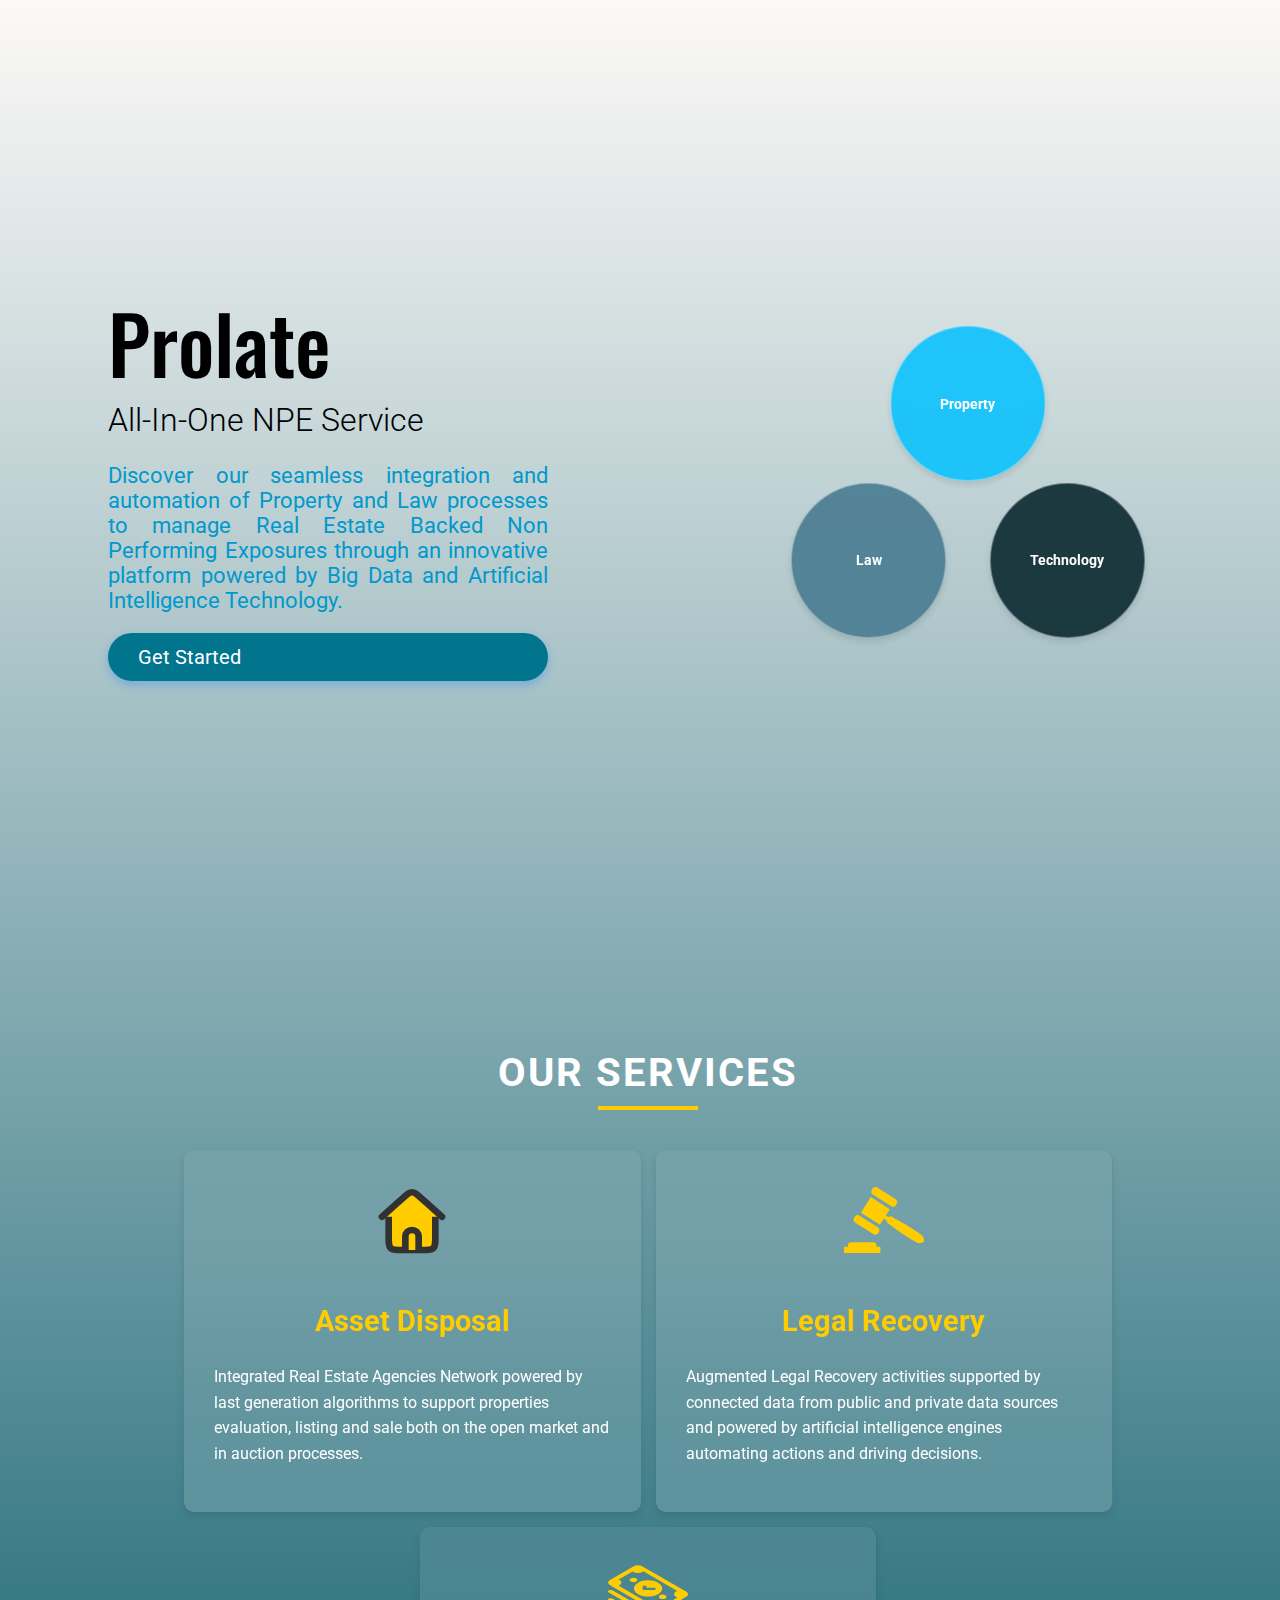
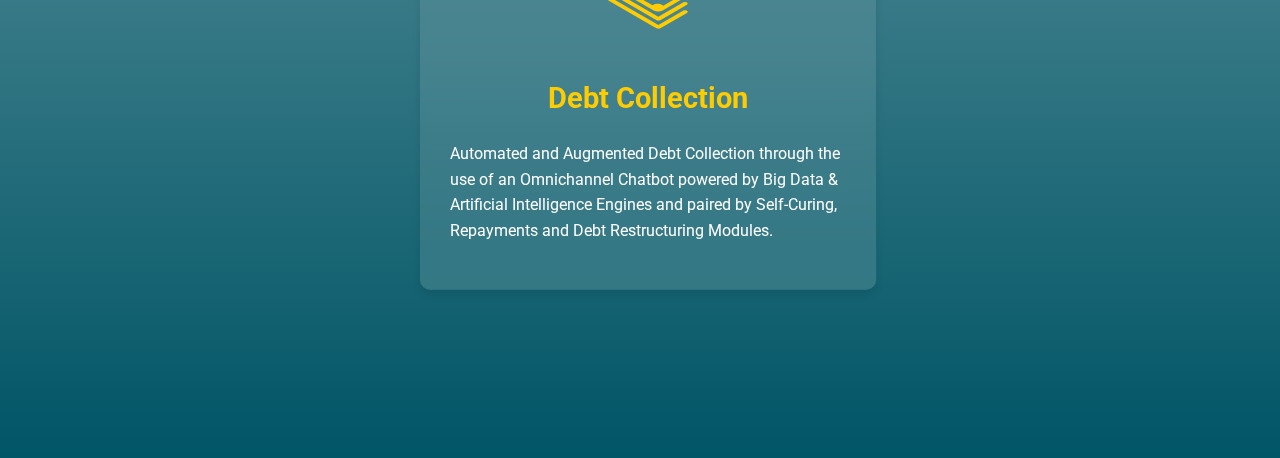
==== index.html @ 9489f5a5 "deleted folder" ====
<!DOCTYPE html>
<html lang="en">
<head>
    <link href="https://fonts.googleapis.com/css2?family=Oswald:wght@500&family=Roboto:wght@400&display=swap" rel="stylesheet">
    <link href="https://fonts.googleapis.com/css2?family=Roboto:wght@400;700&display=swap" rel="stylesheet">
    <meta charset="UTF-8">
    <meta name="viewport" content="width=device-width, initial-scale=1.0">
    <title>Prolate All-In-One NPE Service</title>
    <link rel="stylesheet" type="text/css" href="index.css">
</head>
<body>

    <div class="main">
        <div class="text-content">
            <h1>Prolate</h1>
            <h2>All-In-One NPE Service</h2>
            <p>
                Discover our seamless integration and automation of Property and Law processes to manage Real Estate Backed Non Performing Exposures through an innovative platform powered by Big Data and Artificial Intelligence Technology.
            </p>
            <a href="#get-started" class="cta-button" id="get-started-button">Get Started</a>
        </div>
    </div>
    <div class="circle-container">
        <div class="circle">Property</div>
        <div class="circle">Law</div>
        <div class="circle">Technology</div>
    </div>

<!-- Modal Structure -->
<div id="form-modal" class="form-modal">
    <div class="form-content">
        <span class="close-button" id="close-modal">&times;</span>
        <iframe id="google-form" src="https://docs.google.com/forms/d/e/1FAIpQLSds9YsT5PfyT3IhIXk2nKOZR3xMsyNTTy7qy5D97jVJdPM-XQ/viewform?embedded=true" width="100%" height="969/widht" frameborder="0" marginheight="0" marginwidth="0"></iframe>
    </div>
</div>
    
<script>
    document.getElementById("get-started-button").onclick = function(event) {
        event.preventDefault();
        document.getElementById("form-modal").classList.add("active");
    }
    
    document.getElementById("close-modal").onclick = function() {
        document.getElementById("form-modal").classList.remove("active");
    }
    
    window.onclick = function(event) {
        if (event.target == document.getElementById("form-modal")) {
            document.getElementById("form-modal").classList.remove("active");
        }
    }
    
    document.addEventListener('keydown', function(event) {
        if (event.key === "Escape") {
            document.getElementById("form-modal").classList.remove("active");
        }
    });
    </script>

            <section id="services" class="services-section">
                <div class="container">
                    <h2>Our Services</h2>
                    <div class="services-container">
                        <div class="service">
                            <div class="service-icon">
                                <!-- Custom Icon for Asset Disposal -->     
                                <svg width="800px" height="800px" viewBox="0 0 24 24" fill="none" xmlns="http://www.w3.org/2000/svg">
                                    <path opacity="0.1" d="M17.7218 8.08382L14.7218 5.29811C13.4309 4.09937 12.7854 3.5 12 3.5C11.2146 3.5 10.5691 4.09937 9.2782 5.29811L6.2782 8.08382C5.64836 8.66867 5.33345 8.96109 5.16672 9.34342C5 9.72575 5 10.1555 5 11.015V16.9999C5 18.8856 5 19.8284 5.58579 20.4142C6.17157 20.9999 7.11438 20.9999 9 20.9999H9.75V16.9999C9.75 15.7573 10.7574 14.7499 12 14.7499C13.2426 14.7499 14.25 15.7573 14.25 16.9999V20.9999H15C16.8856 20.9999 17.8284 20.9999 18.4142 20.4142C19 19.8284 19 18.8856 19 16.9999L19 11.015C19 10.1555 19 9.72575 18.8333 9.34342C18.6666 8.96109 18.3516 8.66866 17.7218 8.08382Z" fill="#323232"/>
                                    <path d="M19 9L19 17C19 18.8856 19 19.8284 18.4142 20.4142C17.8284 21 16.8856 21 15 21L14 21L10 21L9 21C7.11438 21 6.17157 21 5.58579 20.4142C5 19.8284 5 18.8856 5 17L5 9" stroke="#323232" stroke-width="2" stroke-linejoin="round"/>
                                    <path d="M3 11L7.5 7L10.6713 4.18109C11.429 3.50752 12.571 3.50752 13.3287 4.18109L16.5 7L21 11" stroke="#323232" stroke-width="2" stroke-linecap="round" stroke-linejoin="round"/>
                                    <path d="M10 21V17C10 15.8954 10.8954 15 12 15V15C13.1046 15 14 15.8954 14 17V21" stroke="#323232" stroke-width="2" stroke-linecap="round" stroke-linejoin="round"/>
                                    </svg>        
                            </div>
                            <h3>Asset Disposal</h3>
                            <p>Integrated Real Estate Agencies Network powered by last generation algorithms to support properties evaluation, listing and sale both on the open market and in auction processes.</p>
                            <button class="call-to-action" id="learn-more-asset-disposal" data-url="https://casamontagna.it/">Learn More</button>
                        </div>
                        <div class="service">
                            <div class="service-icon">
                                <!-- Custom Icon for Legal Recovery -->
                                <svg fill="#000000" version="1.1" id="Capa_1" xmlns="http://www.w3.org/2000/svg" xmlns:xlink="http://www.w3.org/1999/xlink" 
             width="800px" height="800px" viewBox="0 0 492.508 492.508"
             xml:space="preserve">
        <g>
            <g>
                <path d="M199.493,402.145c0-10.141-8.221-18.361-18.36-18.361H42.475c-10.139,0-18.36,8.221-18.36,18.361
                    c0,3.195,0.818,6.199,2.255,8.816H0v38.067h223.607v-38.067h-26.369C198.674,408.343,199.493,405.34,199.493,402.145z"/>
                <path d="M175.898,88.224l117.157,74.396c9.111,4.643,20.43,1.678,26.021-7.129l5.622-8.85c5.938-9.354,3.171-21.75-6.182-27.69
                    L204.592,46.608c-9.352-5.939-21.748-3.172-27.688,6.182l-5.622,8.851C165.692,70.447,167.82,81.952,175.898,88.224z"/>
                <path d="M492.456,372.433l-0.082-1.771l-0.146-1.672c-0.075-1.143-0.235-2.159-0.375-3.204c-0.562-4.177-1.521-7.731-2.693-10.946
                    c-2.377-6.386-5.738-11.222-9.866-14.845c-1.027-0.913-2.126-1.714-3.218-2.528l-3.271-2.443
                    c-2.172-1.643-4.387-3.218-6.587-4.815c-2.196-1.606-4.419-3.169-6.644-4.729c-2.218-1.571-4.445-3.125-6.691-4.651
                    c-4.468-3.089-8.983-6.101-13.51-9.103l-6.812-4.464l-6.85-4.405c-4.58-2.911-9.167-5.813-13.785-8.667
                    c-4.611-2.865-9.24-5.703-13.896-8.496l-13.979-8.363l-14.072-8.22l-14.149-8.096l-14.219-7.987l-14.287-7.882l-14.354-7.773
                    c-4.802-2.566-9.599-5.137-14.433-7.653c-4.822-2.529-9.641-5.071-14.498-7.548l-4.398,6.928l-22.17-10.449l24.781-39.026
                    l-117.156-74.395l-60.944,95.974l117.157,74.395l24.781-39.026l18.887,15.622l-4.399,6.929c4.309,3.343,8.657,6.619,12.998,9.91
                    c4.331,3.305,8.698,6.553,13.062,9.808l13.14,9.686l13.211,9.577l13.275,9.474l13.346,9.361l13.422,9.242l13.514,9.095
                    c4.51,3.026,9.045,6.009,13.602,8.964c4.547,2.967,9.123,5.882,13.707,8.792l6.898,4.324l6.936,4.266
                    c4.643,2.818,9.289,5.625,13.985,8.357c2.337,1.383,4.689,2.739,7.055,4.078c2.358,1.349,4.719,2.697,7.106,4
                    c2.383,1.312,4.75,2.646,7.159,3.912l3.603,1.922c1.201,0.64,2.394,1.296,3.657,1.837c5.036,2.194,10.841,3.18,17.63,2.614
                    c3.409-0.305,7.034-0.949,11.054-2.216c1.006-0.317,1.992-0.606,3.061-1.023l1.574-0.58l1.639-0.68
                    c2.185-0.91,4.523-2.063,7.059-3.522C492.513,377.405,492.561,374.799,492.456,372.433z"/>
                <path d="M67.897,261.877l113.922,72.341c9.354,5.938,21.75,3.172,27.689-6.181l5.621-8.852c5.592-8.808,3.462-20.311-4.615-26.583
                    L93.358,218.207c-9.111-4.642-20.43-1.678-26.022,7.13l-5.62,8.85C55.775,243.541,58.543,255.938,67.897,261.877z"/>
            </g>
        </g>
        </svg>
        
                            </div>
                            <h3>Legal Recovery</h3>
                            <p>Augmented Legal Recovery activities supported by connected data from public and private data sources and powered by artificial intelligence engines automating actions and driving decisions.</p>
                            <button class="call-to-action" id="learn-more-legal-recovery" data-url="https://www.studiolegalelabate.eu/">Learn More</button>
                        </div>
                        <div class="service">
                            <div class="service-icon">
                                <svg fill="#000000" height="800px" width="800px" version="1.1" id="Capa_1" xmlns="http://www.w3.org/2000/svg" xmlns:xlink="http://www.w3.org/1999/xlink" 
                                viewBox="0 0 488.903 488.903" xml:space="preserve">
                           <g>
                               <path d="M317.002,233.664c9.3-5.4,24.4-5.4,33.8,0s9.4,14.2,0.1,19.6s-24.4,5.4-33.8,0
                                   C307.802,247.864,307.802,239.064,317.002,233.664z M139.102,150.464c9.4,5.4,24.5,5.4,33.8,0s9.3-14.2-0.1-19.6
                                   c-9.4-5.4-24.5-5.4-33.8,0C129.702,136.264,129.702,145.064,139.102,150.464z M12.302,140.464l142.8-83c15.3-8.9,40.3-8.9,55.7,0
                                   l266.5,153.9c15.4,8.9,15.5,23.4,0.1,32.3l-142.8,83c-15.3,8.9-40.3,8.9-55.7,0l-266.4-153.9
                                   C-2.898,163.864-2.998,149.364,12.302,140.464z M70.502,172.764c-1.8,1-3.7,1.9-5.7,2.7l206.9,119.5c1-0.7,2.1-1.5,3.3-2.2
                                   c15.5-9,40.7-9,56.4,0c2.4,1.4,4.4,2.9,6.1,4.5l86.2-50.1c-2.8-1-5.5-2.1-7.9-3.5c-15.6-9-15.7-23.6-0.2-32.7
                                   c2.4-1.4,4.9-2.5,7.7-3.5l-207.5-119.7c-1.3,1.2-2.9,2.3-4.7,3.3c-15.5,9-40.8,9-56.4,0c-1.7-1-3.2-2-4.5-3.1l-85.3,49.6
                                   c1.9,0.8,3.7,1.6,5.4,2.6C86.002,149.164,86.002,163.764,70.502,172.764z M5.002,217.664l279.2,161.2l3.9,2.3l5.6,3.2
                                   c7.9,4.6,20.6,4.6,28.5,0l160.1-93c6.5-3.8,6.5-10-0.1-13.8s-17.2-3.8-23.8,0l-150.6,87.5l-278.5-160.8c-6.5-3.7-17-4.3-23.8-0.8
                                   C-1.698,207.264-1.798,213.764,5.002,217.664z M482.502,327.864c-6.6-3.8-17.2-3.8-23.8,0l-150.6,87.6l-278.5-160.9
                                   c-6.5-3.7-17-4.3-23.8-0.8c-7.2,3.8-7.4,10.2-0.6,14.1l279.3,161.3l4,2.3l5.6,3.2c7.9,4.6,20.6,4.6,28.5,0l160.1-93
                                   C489.202,337.864,489.102,331.664,482.502,327.864z M183.702,156.664c33.6-19.5,88.4-19.5,122.2,0s33.9,51.2,0.3,70.7
                                   c-33.5,19.5-88.3,19.5-122.1,0C150.302,207.964,150.102,176.164,183.702,156.664z M211.502,175.164v13.3v13.7h23.8l54.5,0.1v-13.8
                                   l-54.4-0.1v-13.3L211.502,175.164z"/>
                           </g>
                           </svg>
                            </div>
                            <h3>Debt Collection</h3>
                            <p>Automated and Augmented Debt Collection through the use of an Omnichannel Chatbot powered by Big Data & Artificial Intelligence Engines and paired by Self-Curing, Repayments and Debt Restructuring Modules.</p>
                            <button class="call-to-action" id="learn-more-debt-collection" data-url="https://www.fairtile.it/offer.html">Learn More</button>
                            <script>
                                document.querySelectorAll(".call-to-action").forEach(button => {
                                    button.onclick = function() {
                                        var url = this.getAttribute("data-url");
                                        window.location.href = url;
                                    }
                                });
                                </script>
                        </div>
                    </div>
                <div class="Our process">                    
                </div>
                <div class="news">
                </div>
            </section>
        </body>
        </html>

    </div>
    <!-- Main JavaScript file to dynamically load content -->


    
        

</body>
</html>
---- index.css ----
:root {
    --circle-size: 17vmin;
    --circle-spacing: calc((var(--circle-size) * 0.866) * 1.27);
}

body {
    font-family: 'Roboto', sans-serif;
    margin: 100 100 150 0;
    padding: 0 0 100px 0; /* Added padding-bottom */
    display: grid;
    grid-template-rows: auto 1fr;
    grid-template-columns: 1fr 1fr;
    min-height: 100vh; /* Ensures full viewport height */
    width: 100%;
    overflow-x: hidden;
    overflow-y: auto;
    background: linear-gradient(0deg, #005566, #fcf9f7);
}

.header {
    grid-column: 1 / -1;
    display: flex;
    justify-content: flex-end;
    padding: 20px 50px;
    background-color: transparent;
}

.header a {
    margin-left: 20px;
    text-decoration: none;
    color: #005566;
    font-size: 1rem;
    font-weight: normal;
    transition: color 0.3s ease;
}

.header a:hover,
.header a:focus {
    color: #007a99;
    text-decoration: underline;
}

.header a:focus {
    outline: 2px solid #007a99;
    outline-offset: 2px;
}

.main {
    display: flex;
    flex-direction: column;
    justify-content: center;
    padding: 275px 100px;
    grid-column: 1 / 2;
    overflow: auto;
}

.text-content {
    display: flex;
    flex-direction: column;
    justify-content: center;
    max-width: 700px;
}

.main h1 {
    font-family: 'Oswald', sans-serif;
    font-size: 5rem;
    margin: 0;
    font-weight: 500;
}

.main h2 {
    font-size: 2rem;
    margin: 0 0 1.5rem 0;
    font-weight: 300;
}

.main p {
    font-size: 1.38rem;
    color: #0099cc;
    margin: 0;
    line-height: 1.;
    text-align: justify;
    word-wrap: break-word;
    
}

.cta-button {
    display: inline-block;
    box-shadow: 0 4px 10px rgba(0, 123, 255, 0.3);
    padding: 12px 30px;
    margin-top: 20px;
    font-size: 1.25rem;
    color: #fff;
    background-color: #00758d;
    border: none;
    border-radius: 50px;
    text-decoration: none;
    transition: background-color 0.3s ease, transform 0.3s ease;
    box-shadow: 0 4px 10px rgba(0, 123, 255, 0.3);
}

.cta-button:hover {
    background-color: #007a99;
    transform: scale(1.05);
}

.circle-container {
    position: relative;
    width: calc(var(--circle-spacing) * 2.1);
    height: calc(var(--circle-spacing) * 1.85);
    grid-column: 2 / 3;
    justify-self: center;
    align-self: center;
}

.circle {
    width: var(--circle-size);
    height: var(--circle-size);
    border-radius: 50%;
    display: flex;
    align-items: center;
    justify-content: center;
    color: #fff;
    font-size: 1.5vmin;
    font-weight: bold;
    position: absolute;
    transition: transform 0.3s ease, background-color 0.3s ease;
    animation: fadeIn 1s ease-in-out;
    backdrop-filter: blur(10px);
    -webkit-backdrop-filter: blur(10px);
    background: rgba(255, 255, 255, 1);
    border: 1px solid rgba(255, 255, 255, 0.3);
    box-shadow: 0 4px 6px rgba(0, 0, 0, 0.1);
}

.circle:hover {
    transform: scale(1.1);
    background-color: rgba(0, 85, 102, 0.4);
}

@keyframes fadeIn {
    from {
        opacity: 0;
        transform: scale(0.5);
    }
    to {
        opacity: 1;
        transform: scale(1);
    }
}

@keyframes moveDown {
    0% {
        transform: translate(-50%, -100px);
        opacity: 0;
    }
    50% {
        transform: translate(-50%, 20px);
        opacity: 0.5;
    }
    100% {
        transform: translate(-50%, 0);
        opacity: 1;
    }
}

.circle:nth-child(1) {
    background-color: rgba(0, 191, 255, 0.85);
    top: 0;
    left: 50%;
    transform: translate(-50%, 0);
    animation: moveDown 1.5s ease-out forwards;
}

.circle:nth-child(2) {
    background-color: rgba(79, 128, 148, 0.96);
    bottom: 0;
    left: 0;
}

.circle:nth-child(3) {
    background-color: rgba(0, 31, 38, 0.85);
    bottom: 0;
    right: 0;
}


/* Modal Styles */
.form-modal {
    display: none;
    position: fixed;
    z-index: 1000;
    left: 0;
    top: 0;
    width: 100%;
    height: 100%;
    background-color: rgba(0, 0, 0, 0.8);
    backdrop-filter: blur(10px);
    transition: opacity 0.5s;
    opacity: 0;
    overflow-y: auto;
}

.form-modal.active {
    display: block;
    opacity: 1;
}

.form-content {
    background-color: #fff;
    margin: 5% auto;
    padding: 20px;
    border-radius: 20px;
    width: 60%;
    max-width: 700px;
    box-shadow: 0 4px 20px rgba(0, 0, 0, 0.2);
    animation: slideIn 0.5s ease-out, fadeIn 0.5s ease-out;
    position: relative;
}

.close-button {
    color: #aaa;
    float: right;
    font-size: 28px;
    font-weight: bold;
    cursor: pointer;
    transition: color 0.3s;
}

.close-button:hover,
.close-button:focus {
    color: #000;
}

@keyframes slideIn {
    from {
        transform: translateY(-50px);
        opacity: 0;
    }
    to {
        transform: translateY(0);
        opacity: 1;
    }
}

@keyframes fadeIn {
    from {
        opacity: 0;
    }
    to {
        opacity: 1;
    }
}

.form-content {
    animation: zoomIn 0.5s ease-out;
}

@keyframes zoomIn {
    from {
        transform: scale(0.8);
        opacity: 0;
    }
    to {
        transform: scale(1);
        opacity: 1;
    }
}

.services-section {
    padding: 60px 0;
    color: #fff;
    position: relative;
    overflow: hidden;
    grid-column: 1 / -1; /* Span full width */
}

.services-section h2 {
    font-size: 2.5rem;
    margin-bottom: 40px;
    text-transform: uppercase;
    letter-spacing: 2px;
    position: relative;
    text-align: center; /* Center the heading */
}

.services-section h2::after {
    content: '';
    width: 100px;
    height: 4px;
    background-color: #ffcc00;
    display: block;
    margin: 10px auto 0;
}

.services-container {
    display: flex;
    flex-wrap: wrap;
    justify-content: center; /* Center align the services */
    gap: 15px; /* Add gap for better spacing */
    max-width: 100%; /* Ensure it doesn't overflow */
}

.service {
    background: rgba(255, 255, 255, 0.1);
    backdrop-filter: blur(100px);
    -webkit-backdrop-filter: blur(100px);
    padding: 30px;
    border-radius: 10px;
    box-shadow: 0 4px 8px rgba(0, 0, 0, 0.1);
    transition: transform 0.3s ease, box-shadow 0.3s ease, background 0.3s ease;
    position: relative;
    z-index: 1;
    flex: 1 1 calc(33.333% - 30px); /* Maintain three items per row */
    max-width: calc(33.333% - 30px);
    display: flex;
    flex-direction: column;
    align-items: center;
}

.service h3 {
    font-size: 1.8rem;
    margin-bottom: 10px;
    color: #ffcc00;
}

.service p {
    font-size: 1rem;
    line-height: 1.6;
}

.service:hover {
    transform: translateY(-10px);
    box-shadow: 0 8px 16px rgba(0, 0, 0, 0.2);
    background: rgba(255, 255, 255, 0.2);
}

.service-icon {
    width: 80px;
    height: 80px;
    margin-bottom: 15px;
    transition: transform 0.3s ease;
}

.service-icon svg {
    width: 100%;
    height: 100%;
    fill: #ffcc00;
}

.service:hover .service-icon {
    transform: rotate(360deg);
}

.call-to-action {
    margin-top: 20px;
    padding: 10px 20px;
    background-color: #ffcc00;
    color: #005566;
    text-transform: uppercase;
    border: none;
    cursor: pointer;
    transition: background 0.3s ease;
    display: none;
}

.service:hover .call-to-action {
    display: block;
}

@media (max-width: 768px) {
    body {
        display: flex;
        flex-direction: column;
        align-items: center;
    }
    .header {
        justify-content: center;
        padding: 10px;
    }
    .main {
        padding: 10px;
        text-align: center;
    }
    .main h1 {
        font-size: 3rem;
    }
    .main h2 {
        font-size: 1.5rem;
    }
    .main p {
        font-size: 1rem;
    }
    .circle-container {
        display: none;
    }
    .services-section {
        padding: 40px 0;
    }
    .services-section h2 {
        font-size: 2rem;
    }
    .service {
        flex: 1 1 100%;
        max-width: 100%;
    }
    .service h3 {
        font-size: 1.5rem;
    }
    .service p {
        font-size: 0.9rem;
    }
}
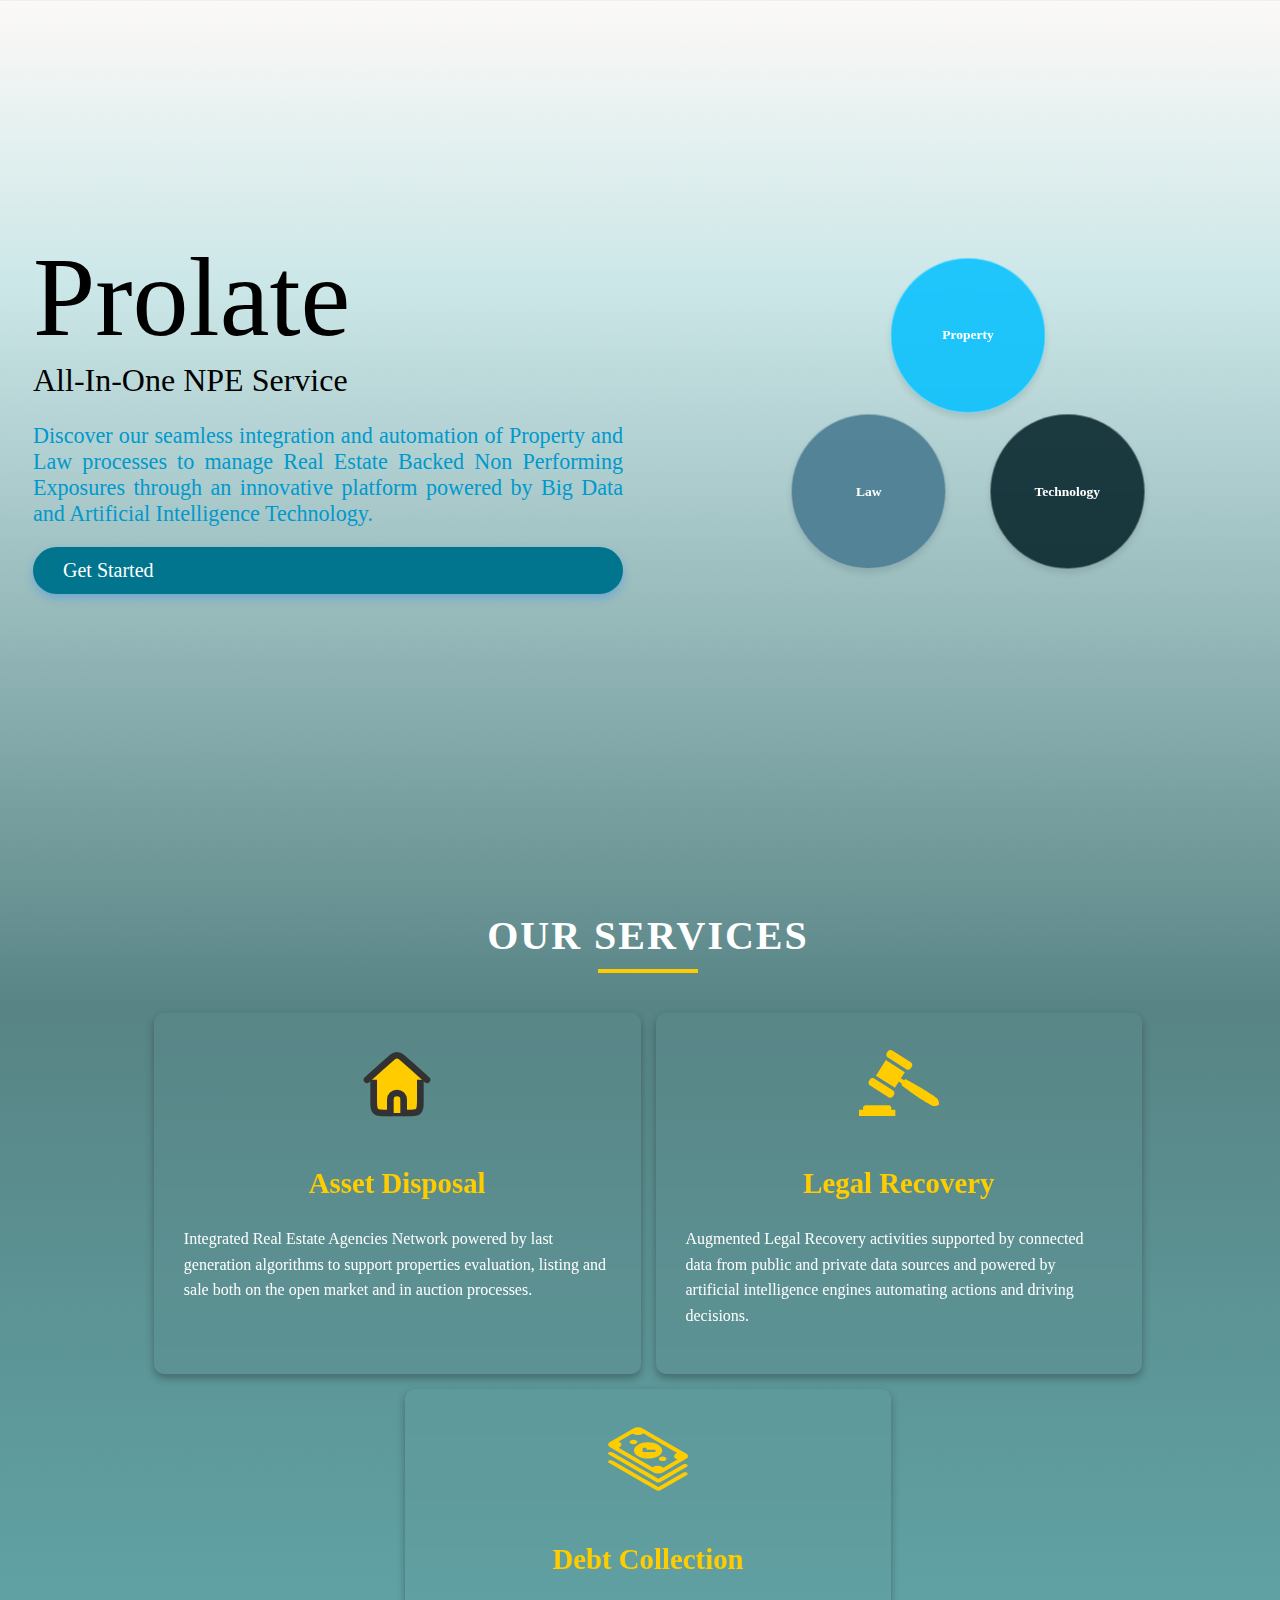
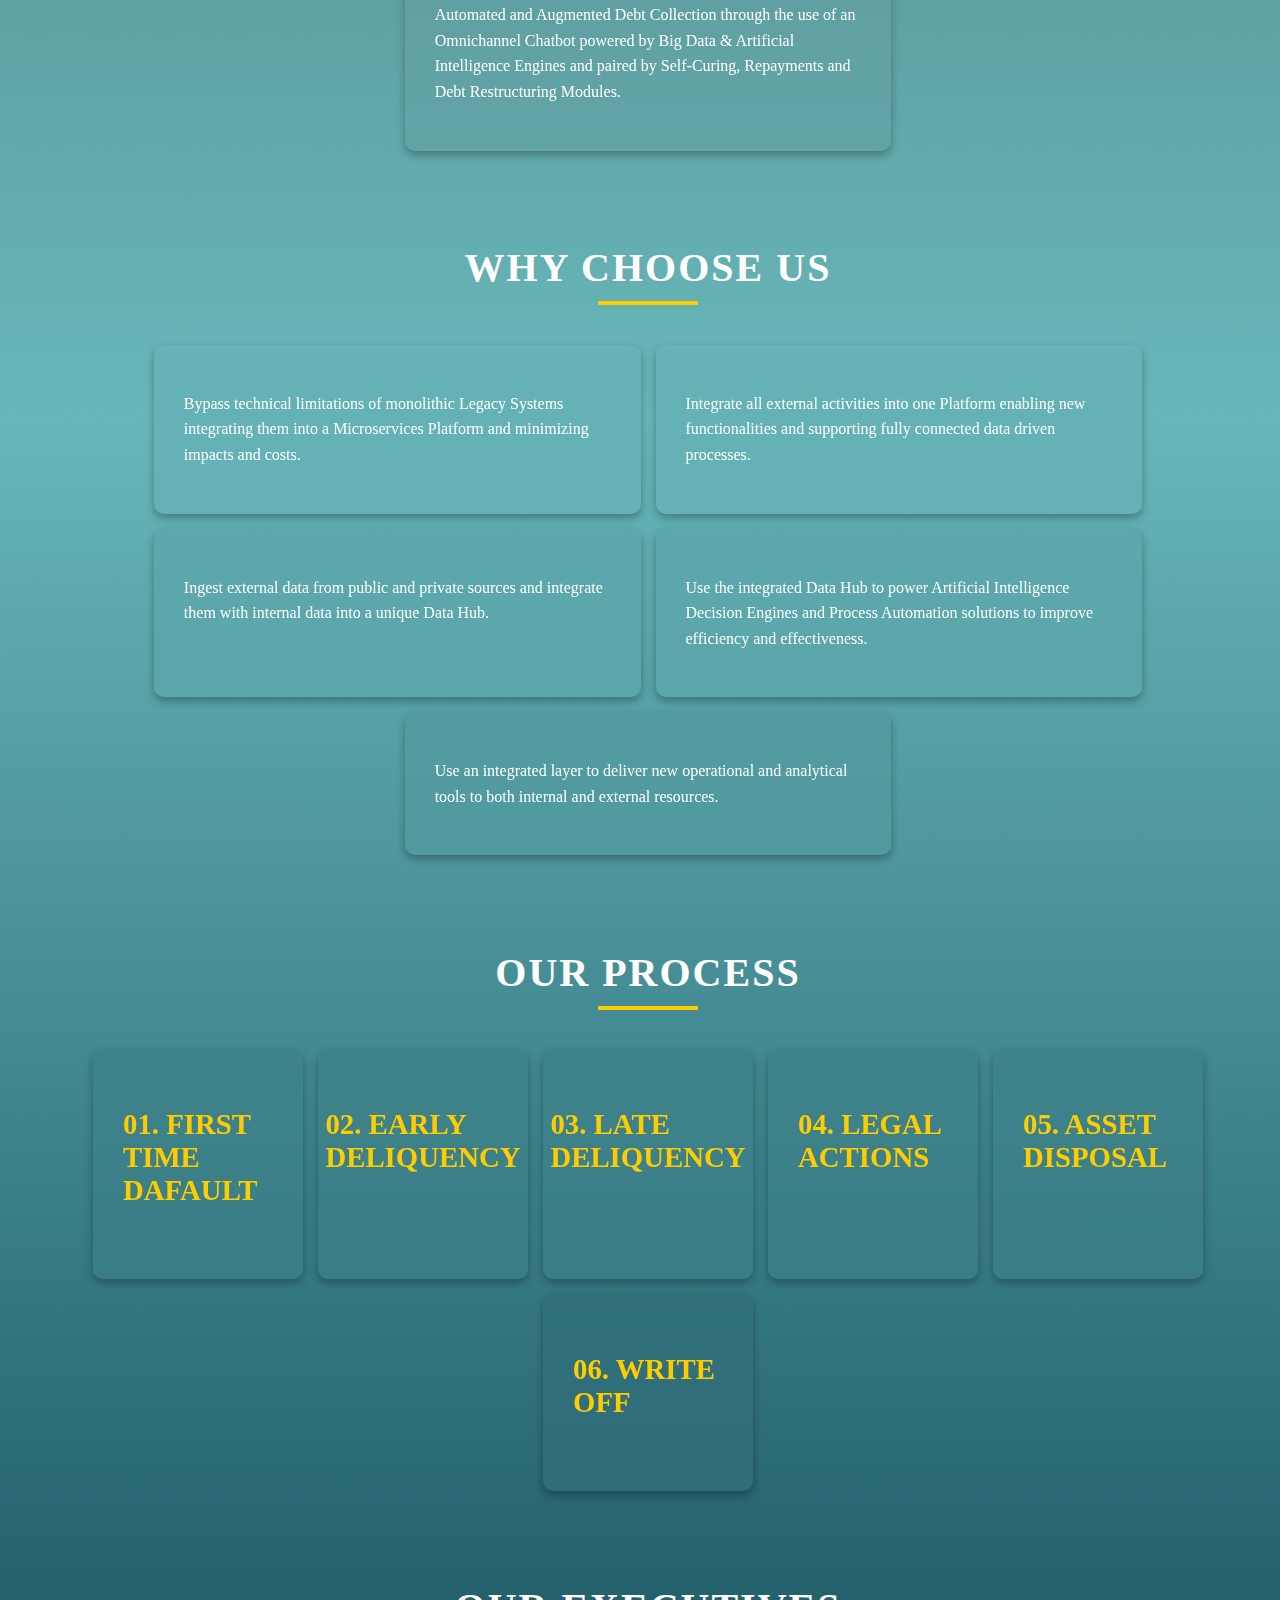
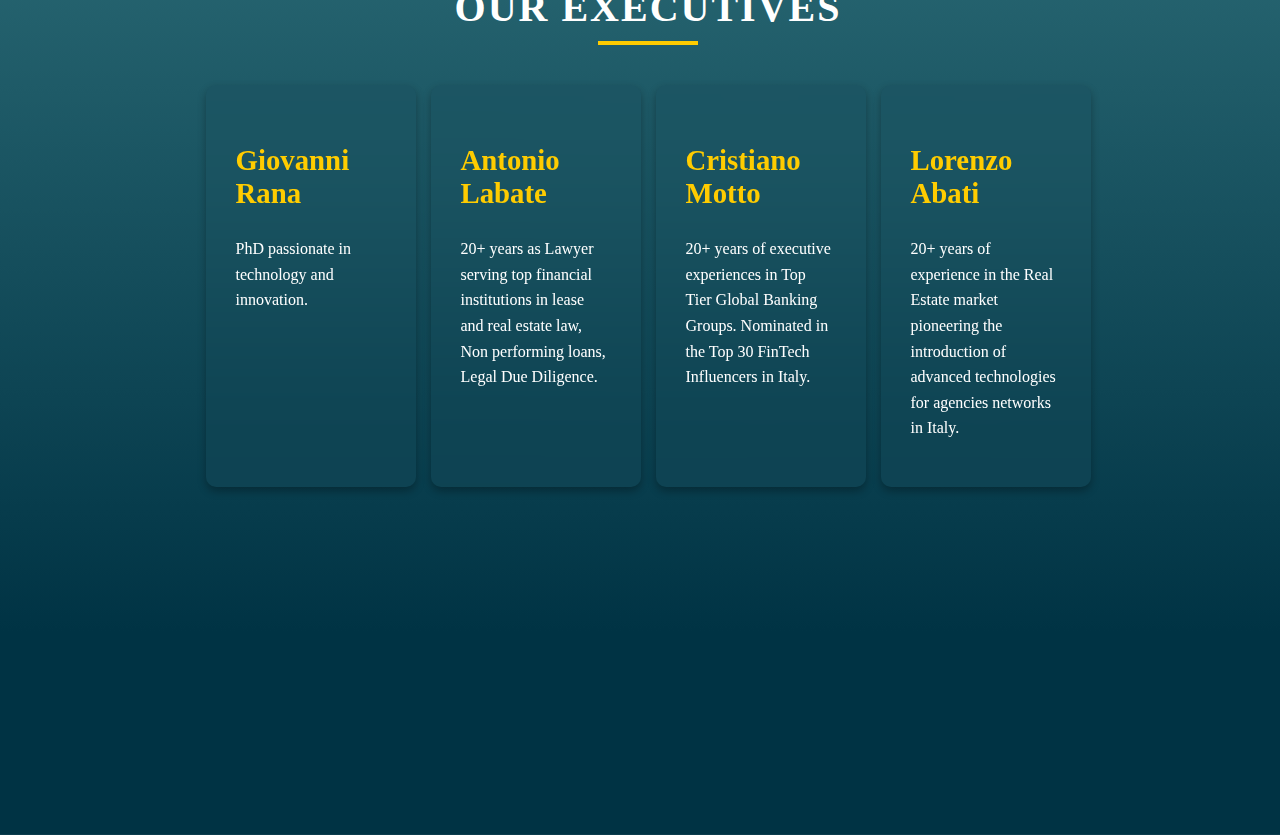
==== commit 1f586769: "text finished, missing and footer" ====
--- a/index.html
+++ b/index.html
@@ -1,12 +1,10 @@
 <!DOCTYPE html>
 <html lang="en">
 <head>
-    <link href="https://fonts.googleapis.com/css2?family=Oswald:wght@500&family=Roboto:wght@400&display=swap" rel="stylesheet">
-    <link href="https://fonts.googleapis.com/css2?family=Roboto:wght@400;700&display=swap" rel="stylesheet">
     <meta charset="UTF-8">
     <meta name="viewport" content="width=device-width, initial-scale=1.0">
     <title>Prolate All-In-One NPE Service</title>
-    <link rel="stylesheet" type="text/css" href="index.css">
+    <link rel="stylesheet" type="text/css" href="styles.css">
 </head>
 <body>
 
@@ -33,52 +31,28 @@
         <iframe id="google-form" src="https://docs.google.com/forms/d/e/1FAIpQLSds9YsT5PfyT3IhIXk2nKOZR3xMsyNTTy7qy5D97jVJdPM-XQ/viewform?embedded=true" width="100%" height="969/widht" frameborder="0" marginheight="0" marginwidth="0"></iframe>
     </div>
 </div>
-    
-<script>
-    document.getElementById("get-started-button").onclick = function(event) {
-        event.preventDefault();
-        document.getElementById("form-modal").classList.add("active");
-    }
-    
-    document.getElementById("close-modal").onclick = function() {
-        document.getElementById("form-modal").classList.remove("active");
-    }
-    
-    window.onclick = function(event) {
-        if (event.target == document.getElementById("form-modal")) {
-            document.getElementById("form-modal").classList.remove("active");
-        }
-    }
-    
-    document.addEventListener('keydown', function(event) {
-        if (event.key === "Escape") {
-            document.getElementById("form-modal").classList.remove("active");
-        }
-    });
-    </script>
-
-            <section id="services" class="services-section">
-                <div class="container">
-                    <h2>Our Services</h2>
-                    <div class="services-container">
-                        <div class="service">
-                            <div class="service-icon">
-                                <!-- Custom Icon for Asset Disposal -->     
-                                <svg width="800px" height="800px" viewBox="0 0 24 24" fill="none" xmlns="http://www.w3.org/2000/svg">
-                                    <path opacity="0.1" d="M17.7218 8.08382L14.7218 5.29811C13.4309 4.09937 12.7854 3.5 12 3.5C11.2146 3.5 10.5691 4.09937 9.2782 5.29811L6.2782 8.08382C5.64836 8.66867 5.33345 8.96109 5.16672 9.34342C5 9.72575 5 10.1555 5 11.015V16.9999C5 18.8856 5 19.8284 5.58579 20.4142C6.17157 20.9999 7.11438 20.9999 9 20.9999H9.75V16.9999C9.75 15.7573 10.7574 14.7499 12 14.7499C13.2426 14.7499 14.25 15.7573 14.25 16.9999V20.9999H15C16.8856 20.9999 17.8284 20.9999 18.4142 20.4142C19 19.8284 19 18.8856 19 16.9999L19 11.015C19 10.1555 19 9.72575 18.8333 9.34342C18.6666 8.96109 18.3516 8.66866 17.7218 8.08382Z" fill="#323232"/>
-                                    <path d="M19 9L19 17C19 18.8856 19 19.8284 18.4142 20.4142C17.8284 21 16.8856 21 15 21L14 21L10 21L9 21C7.11438 21 6.17157 21 5.58579 20.4142C5 19.8284 5 18.8856 5 17L5 9" stroke="#323232" stroke-width="2" stroke-linejoin="round"/>
-                                    <path d="M3 11L7.5 7L10.6713 4.18109C11.429 3.50752 12.571 3.50752 13.3287 4.18109L16.5 7L21 11" stroke="#323232" stroke-width="2" stroke-linecap="round" stroke-linejoin="round"/>
-                                    <path d="M10 21V17C10 15.8954 10.8954 15 12 15V15C13.1046 15 14 15.8954 14 17V21" stroke="#323232" stroke-width="2" stroke-linecap="round" stroke-linejoin="round"/>
-                                    </svg>        
-                            </div>
-                            <h3>Asset Disposal</h3>
-                            <p>Integrated Real Estate Agencies Network powered by last generation algorithms to support properties evaluation, listing and sale both on the open market and in auction processes.</p>
-                            <button class="call-to-action" id="learn-more-asset-disposal" data-url="https://casamontagna.it/">Learn More</button>
-                        </div>
-                        <div class="service">
-                            <div class="service-icon">
-                                <!-- Custom Icon for Legal Recovery -->
-                                <svg fill="#000000" version="1.1" id="Capa_1" xmlns="http://www.w3.org/2000/svg" xmlns:xlink="http://www.w3.org/1999/xlink" 
+ <section id="services" class="services-section">
+     <div class="container">
+         <h2>Our Services</h2>
+         <div class="services-container">
+             <div class="service">
+                 <div class="service-icon">
+                     <!-- Custom Icon for Asset Disposal -->     
+                     <svg width="800px" height="800px" viewBox="0 0 24 24" fill="none" xmlns="http://www.w3.org/2000/svg">
+                         <path opacity="0.1" d="M17.7218 8.08382L14.7218 5.29811C13.4309 4.09937 12.7854 3.5 12 3.5C11.2146 3.5 10.5691 4.09937 9.2782 5.29811L6.2782 8.08382C5.64836 8.66867 5.33345 8.96109 5.16672 9.34342C5 9.72575 5 10.1555 5 11.015V16.9999C5 18.8856 5 19.8284 5.58579 20.4142C6.17157 20.9999 7.11438 20.9999 9 20.9999H9.75V16.9999C9.75 15.7573 10.7574 14.7499 12 14.7499C13.2426 14.7499 14.25 15.7573 14.25 16.9999V20.9999H15C16.8856 20.9999 17.8284 20.9999 18.4142 20.4142C19 19.8284 19 18.8856 19 16.9999L19 11.015C19 10.1555 19 9.72575 18.8333 9.34342C18.6666 8.96109 18.3516 8.66866 17.7218 8.08382Z" fill="#323232"/>
+                         <path d="M19 9L19 17C19 18.8856 19 19.8284 18.4142 20.4142C17.8284 21 16.8856 21 15 21L14 21L10 21L9 21C7.11438 21 6.17157 21 5.58579 20.4142C5 19.8284 5 18.8856 5 17L5 9" stroke="#323232" stroke-width="2" stroke-linejoin="round"/>
+                         <path d="M3 11L7.5 7L10.6713 4.18109C11.429 3.50752 12.571 3.50752 13.3287 4.18109L16.5 7L21 11" stroke="#323232" stroke-width="2" stroke-linecap="round" stroke-linejoin="round"/>
+                         <path d="M10 21V17C10 15.8954 10.8954 15 12 15V15C13.1046 15 14 15.8954 14 17V21" stroke="#323232" stroke-width="2" stroke-linecap="round" stroke-linejoin="round"/>
+                         </svg>        
+                 </div>
+                 <h3>Asset Disposal</h3>
+                 <p>Integrated Real Estate Agencies Network powered by last generation algorithms to support properties evaluation, listing and sale both on the open market and in auction processes.</p>
+                 <a href="https://casamontagna.it/" class="call-to-action">Learn more</a>
+             </div>
+             <div class="service">
+                 <div class="service-icon">
+                     <!-- Custom Icon for Legal Recovery -->
+                     <svg fill="#000000" version="1.1" id="Capa_1" xmlns="http://www.w3.org/2000/svg" xmlns:xlink="http://www.w3.org/1999/xlink" 
              width="800px" height="800px" viewBox="0 0 492.508 492.508"
              xml:space="preserve">
         <g>
@@ -109,7 +83,7 @@
                             </div>
                             <h3>Legal Recovery</h3>
                             <p>Augmented Legal Recovery activities supported by connected data from public and private data sources and powered by artificial intelligence engines automating actions and driving decisions.</p>
-                            <button class="call-to-action" id="learn-more-legal-recovery" data-url="https://www.studiolegalelabate.eu/">Learn More</button>
+                            <a href="https://www.studiolegalelabate.eu/" class="call-to-action">Learn more</a>
                         </div>
                         <div class="service">
                             <div class="service-icon">
@@ -135,31 +109,116 @@
                             </div>
                             <h3>Debt Collection</h3>
                             <p>Automated and Augmented Debt Collection through the use of an Omnichannel Chatbot powered by Big Data & Artificial Intelligence Engines and paired by Self-Curing, Repayments and Debt Restructuring Modules.</p>
-                            <button class="call-to-action" id="learn-more-debt-collection" data-url="https://www.fairtile.it/offer.html">Learn More</button>
-                            <script>
-                                document.querySelectorAll(".call-to-action").forEach(button => {
-                                    button.onclick = function() {
-                                        var url = this.getAttribute("data-url");
-                                        window.location.href = url;
-                                    }
-                                });
-                                </script>
+                           <a href="https://www.fairtile.it/offer.html" class="call-to-action">Learn more</a>
                         </div>
                     </div>
-                <div class="Our process">                    
-                </div>
-                <div class="news">
-                </div>
-            </section>
-        </body>
-        </html>
-
-    </div>
-    <!-- Main JavaScript file to dynamically load content -->
-
-
+    </div>
+    <section id="services" class="services-section">
+        <div class="container">
+            <h2>Why choose us</h2>
+            <div class="services-container">
+                <div class="service">
+                    <p>Bypass technical limitations of monolithic Legacy Systems integrating them into a Microservices Platform and minimizing impacts and costs.</p>
+                </div>
+                
+                <div class="service">
+                    <p>Integrate all external activities into one Platform enabling new functionalities and supporting fully connected data driven processes.</p>
+                </div>
+                <div class="service">
+                
+                    <p>Ingest external data from public and private sources and integrate them with internal data into a unique Data Hub.</p>
+                </div>
+                <div class="service">
+                    <p>Use the integrated Data Hub to power Artificial Intelligence Decision Engines and Process Automation solutions to improve efficiency and effectiveness.</p>
+                </div>
+                
+                <div class="service">
+                    <p>Use an integrated layer to deliver new operational and analytical tools to both internal and external resources.</p>
+                </div>
+       </div>
+       </div>
+       
+    <section id="services" class="services-section">
+        <div class="container">
+            <h2>Our process</h2>
+
+            <div class="services-container">
+                <div class="service1">
+                    <h3>01. FIRST TIME DAFAULT</h3>
+                    <p></p>
+                </div>
+
+                <div class="service1">
+                    <h3>02. EARLY DELIQUENCY</h3>
+                    <p></p>
+                </div>
+
+                <div class="service1">
+                    <h3>03. LATE DELIQUENCY</h3>
+                    <p></p>
+                </div>
+                <div class="service1">
+                    <h3>04. LEGAL ACTIONS</h3>
+                    <p></p>
+                </div>
+                
+                <div class="service1">
+                    <h3>05. ASSET DISPOSAL</h3>
+                    <p></p>
+                </div>
+                <div class="service1">
+                    <h3>06. WRITE OFF</h3>
+                    <p></p>
+                </div>
+       </div>
+       </div>
+
+       <section id="services" class="services-section">
+        <div class="container">
+            <h2>Our executives</h2>
+            <div class="services-container">
+                <div class="service1">
+                    <h3>Giovanni Rana</h3>
+                    <p>PhD passionate in technology and innovation.</p>
+                </div>
+                
+                <div class="service1">
+                    <h3>Antonio Labate</h3>
+                    <p>20+ years as Lawyer serving top financial institutions in lease and real estate law, Non performing loans, Legal Due Diligence.</p>
+                </div>
+
+                <div class="service1">
+                    <h3>Cristiano Motto</h3>
+                    <p>20+ years of executive experiences in Top Tier Global Banking Groups. Nominated in the Top 30 FinTech Influencers in Italy.</p>
+                </div>
+
+                <div class="service1">
+                    <h3>Lorenzo Abati</h3>
+                    <p>20+ years of experience in the Real Estate market pioneering the introduction of advanced technologies for agencies networks in Italy.</p>
+                </div>
+       </div>
+       </div>
+</body>
+<script>
+    document.getElementById("get-started-button").onclick = function(event) {
+        event.preventDefault();
+        document.getElementById("form-modal").classList.add("active");
+    }
     
-        
-
-</body>
+    document.getElementById("close-modal").onclick = function() {
+        document.getElementById("form-modal").classList.remove("active");
+    }
+    
+    window.onclick = function(event) {
+        if (event.target == document.getElementById("form-modal")) {
+            document.getElementById("form-modal").classList.remove("active");
+        }
+    }
+    
+    document.addEventListener('keydown', function(event) {
+        if (event.key === "Escape") {
+            document.getElementById("form-modal").classList.remove("active");
+        }
+    });
+    </script>
 </html>--- a/styles.css
+++ b/styles.css
@@ -0,0 +1,416 @@
+:root {
+    --circle-size: 17vmin;
+    --circle-spacing: calc((var(--circle-size) * 0.866) * 1.27);
+}
+
+body {
+    font-family: 'Roboto';
+    margin: 100 100 150 0;
+    padding: 0 0 100px 0; /* Added padding-bottom */
+    display: grid;
+    grid-template-rows: auto 1fr;
+    grid-template-columns: 1fr 1fr;
+    min-height: 100vh; /* Ensures full viewport height */
+    width: 100%;
+    overflow-x: hidden;
+    overflow-y: auto;
+    background: linear-gradient(180deg, #fcf9f7 0%, #cce7e8 7%, #588485 25%, #66b7ba 50%, #003344 95%);
+}
+
+.header {
+    grid-column: 1 / -1;
+    display: flex;
+    justify-content: flex-end;
+    padding: 20px 20px;
+    background-color: transparent;
+}
+
+.header a {
+    margin-left: 20px;
+    text-decoration: none;
+    color: #005566;
+    font-size: 1rem;
+    font-weight: normal;
+    transition: color 0.3s ease;
+}
+
+.header a:hover,
+.header a:focus {
+    color: #007a99;
+    text-decoration: underline;
+}
+
+.header a:focus {
+    outline: 2px solid #007a99;
+    outline-offset: 2px;
+}
+
+.main {
+    display: flex;
+    flex-direction: column;
+    justify-content: center;
+    padding: 25vh 25px;
+    grid-column: 1 / 2;
+    overflow: auto;
+}
+
+.text-content {
+    display: flex;
+    flex-direction: column;
+    justify-content: center;
+    max-width: 700px;
+}
+
+.main h1 {
+    font-size: 7rem;
+    margin: 0;
+    font-weight: 520;
+}
+
+.main h2 {
+    font-size: 2rem;
+    margin: 0 0 1.5rem 0;
+    font-weight: 300;
+}
+
+.main p {
+    font-size: 1.38rem;
+    color: #0099cc;
+    margin: 0;
+    line-height: 1.;
+    text-align: justify;
+    word-wrap: break-word;
+    
+}
+
+.cta-button {
+    display: inline-block;
+    box-shadow: 0 4px 10px rgba(0, 123, 255, 0.3);
+    padding: 12px 30px;
+    margin-top: 20px;
+    font-size: 1.25rem;
+    color: #fff;
+    background-color: #00758d;
+    border: none;
+    border-radius: 50px;
+    text-decoration: none;
+    transition: background-color 0.3s ease, transform 0.3s ease;
+    box-shadow: 0 4px 10px rgba(0, 123, 255, 0.3);
+}
+
+.cta-button:hover {
+    background-color: #007a99;
+    transform: scale(1.05);
+}
+
+.circle-container {
+    position: relative;
+    width: calc(var(--circle-spacing) * 2.1);
+    height: calc(var(--circle-spacing) * 1.85);
+    grid-column: 2 / 3;
+    justify-self: center;
+    align-self: center;
+}
+
+.circle {
+    width: var(--circle-size);
+    height: var(--circle-size);
+    border-radius: 50%;
+    display: flex;
+    align-items: center;
+    justify-content: center;
+    color: #fff;
+    font-size: 1.5vmin;
+    font-weight: bold;
+    position: absolute;
+    transition: transform 0.3s ease, background-color 0.3s ease;
+    animation: fadeIn 1s ease-in-out;
+    backdrop-filter: blur(10px);
+    -webkit-backdrop-filter: blur(10px);
+    background: rgba(255, 255, 255, 1);
+    border: 1px solid rgba(255, 255, 255, 0.3);
+    box-shadow: 0 4px 6px rgba(0, 0, 0, 0.1);
+}
+
+.circle:hover {
+    transform: scale(1.1);
+    background-color: rgba(0, 85, 102, 0.4);
+}
+
+@keyframes fadeIn {
+    from {
+        opacity: 0;
+        transform: scale(0.5);
+    }
+    to {
+        opacity: 1;
+        transform: scale(1);
+    }
+}
+
+@keyframes moveDown {
+    0% {
+        transform: translate(-50%, -100px);
+        opacity: 0;
+    }
+    50% {
+        transform: translate(-50%, 20px);
+        opacity: 0.5;
+    }
+    100% {
+        transform: translate(-50%, 0);
+        opacity: 1;
+    }
+}
+
+.circle:nth-child(1) {
+    background-color: rgba(0, 191, 255, 0.85);
+    top: 0;
+    left: 50%;
+    transform: translate(-50%, 0);
+    animation: moveDown 1.5s ease-out forwards;
+}
+
+.circle:nth-child(2) {
+    background-color: rgba(79, 128, 148, 0.96);
+    bottom: 0;
+    left: 0;
+}
+
+.circle:nth-child(3) {
+    background-color: rgba(0, 31, 38, 0.85);
+    bottom: 0;
+    right: 0;
+}
+
+
+/* Modal Styles */
+.form-modal {
+    display: none;
+    position: fixed;
+    z-index: 1000;
+    left: 0;
+    top: 0;
+    width: 100%;
+    height: 100%;
+    background-color: rgba(0, 0, 0, 0.8);
+    backdrop-filter: blur(10px);
+    transition: opacity 0.5s;
+    opacity: 0;
+    overflow-y: auto;
+}
+
+.form-modal.active {
+    display: block;
+    opacity: 1;
+}
+
+.form-content {
+    background-color: #fff;
+    margin: 5% auto;
+    padding: 20px;
+    border-radius: 20px;
+    width: 60%;
+    max-width: 700px;
+    box-shadow: 0 4px 20px rgba(0, 0, 0, 0.2);
+    animation: slideIn 0.5s ease-out, fadeIn 0.5s ease-out;
+    position: relative;
+}
+
+.close-button {
+    color: #aaa;
+    float: right;
+    font-size: 28px;
+    font-weight: bold;
+    cursor: pointer;
+    transition: color 0.3s;
+}
+
+.close-button:hover,
+.close-button:focus {
+    color: #000;
+}
+
+@keyframes slideIn {
+    from {
+        transform: translateY(-50px);
+        opacity: 0;
+    }
+    to {
+        transform: translateY(0);
+        opacity: 1;
+    }
+}
+
+@keyframes fadeIn {
+    from {
+        opacity: 0;
+    }
+    to {
+        opacity: 1;
+    }
+}
+
+.form-content {
+    animation: zoomIn 0.5s ease-out;
+}
+
+@keyframes zoomIn {
+    from {
+        transform: scale(0.8);
+        opacity: 0;
+    }
+    to {
+        transform: scale(1);
+        opacity: 1;
+    }
+}
+
+.services-section {
+    padding: 60px 0px;
+    color: #fff;
+    position: relative;
+    overflow: hidden;
+    grid-column: 1 / -1; /* Span full width */
+}
+
+.services-section h2 {
+    font-size: 2.5rem;
+    margin-bottom: 40px;
+    text-transform: uppercase;
+    letter-spacing: 2px;
+    position: relative;
+    text-align: center; /* Center the heading */
+}
+
+.services-section h2::after {
+    content: '';
+    width: 100px;
+    height: 4px;
+    background-color: #ffcc00;
+    display: block;
+    margin: 10px auto 0;
+}
+
+.services-container {
+    display: flex;
+    flex-wrap: wrap;
+    justify-content: center; /* Center align the services */
+    gap: 15px; /* Add gap for better spacing */
+    max-width: 100%; /* Ensure it doesn't overflow */
+}
+
+.service, .service1 {
+    background: rgba(112, 112, 112, 0.02);
+    backdrop-filter: blur(100px);
+    -webkit-backdrop-filter: blur(100px);
+    padding: 30px;
+    border-radius: 10px;
+    box-shadow: 0 4px 8px rgba(0, 0, 0, 0.3);
+    transition: transform 0.3s ease, box-shadow 0.3s ease, background 0.3s ease;
+    position: relative;
+    z-index: 1;
+    max-width: calc(100%/3);
+    display: flex;
+    flex-direction: column;
+    align-items: center;
+}
+
+.service1 {
+    max-width: calc(100vh/6);
+}
+
+.service h3, .service1 h3 {
+    font-size: 1.8rem;
+    margin-bottom: 10px;
+    color: #ffcc00;
+}
+
+.service p, .service1 p {
+    font-size: 1rem;
+    line-height: 1.6;
+}
+
+.service:hover, .service1:hover{
+    transform: translateY(-10px);
+    box-shadow: 0 8px 16px rgba(0, 0, 0, 0.404);
+    background: rgba(0, 31, 38, 0.555);
+}
+
+.service-icon {
+    width: 80px;
+    height: 80px;
+    margin-bottom: 15px;
+    transition: transform 0.3s ease;
+}
+
+.service-icon svg {
+    width: 100%;
+    height: 100%;
+    fill: #ffcc00;
+}
+
+.service:hover .service-icon {
+    transform: rotate(360deg);
+}
+
+.call-to-action {
+    margin-top: 20px;
+    padding: 10px 20px;
+    background-color: #ffcc00;
+    color: #005566;
+    text-transform: uppercase;
+    border: none;
+    cursor: pointer;
+    transition: background 0.3s ease;
+    display: none;
+    text-decoration: none;
+}
+
+.service:hover .call-to-action {
+    display: block;
+}
+
+@media (max-width: 768px) {
+    body {
+        display: flex;
+        flex-direction: column;
+        align-items: center;
+    }
+    .header {
+        justify-content: center;
+        padding: 10px;
+    }
+    .main {
+        padding: 10px;
+        text-align: center;
+    }
+    .main h1 {
+        font-size: 3rem;
+    }
+    .main h2 {
+        font-size: 1.5rem;
+    }
+    .main p {
+        font-size: 1rem;
+    }
+    .circle-container {
+        display: none;
+    }
+    .services-section {
+        padding: 40px 0;
+    }
+    .services-section h2 {
+        font-size: 2rem;
+    }
+    .service {
+        flex: 1 1 100%;
+        max-width: 100%;
+    }
+    .service h3 {
+        font-size: 1.5rem;
+    }
+    .service p {
+        font-size: 0.9rem;
+    }
+}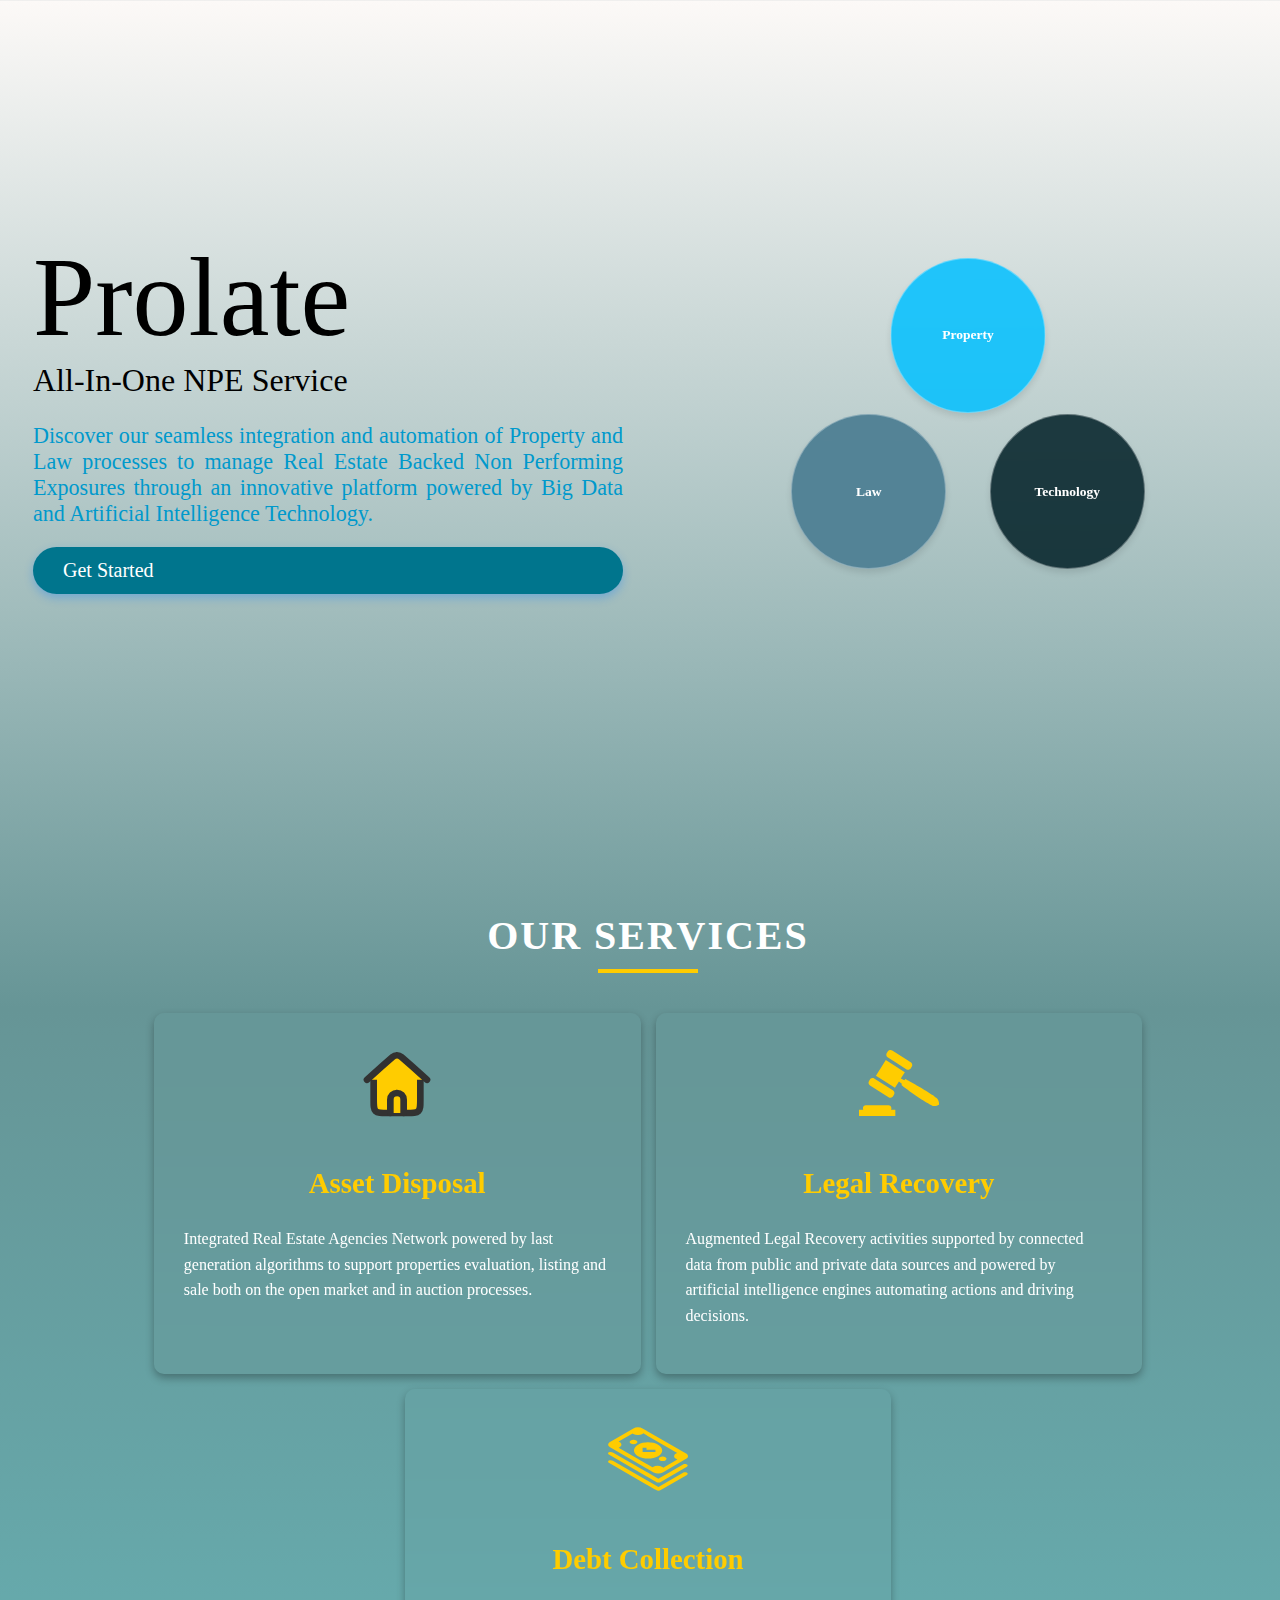
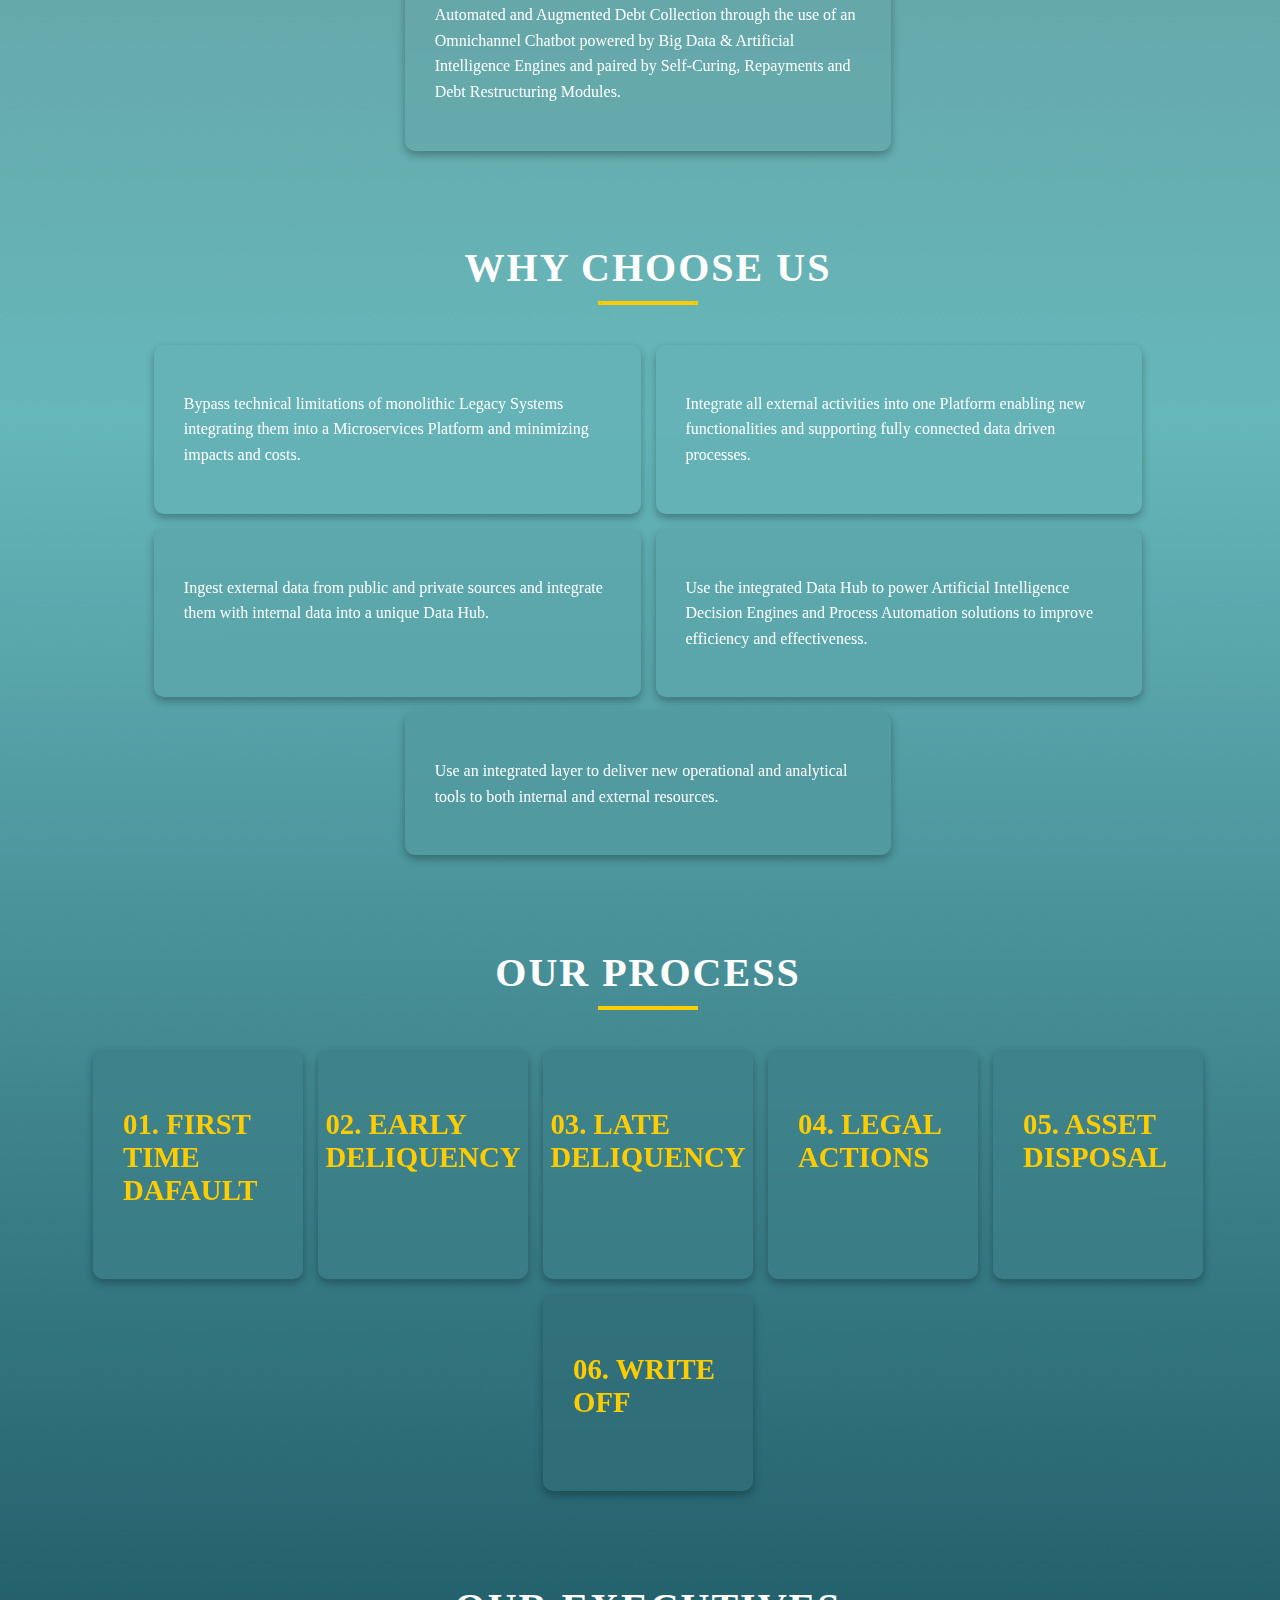
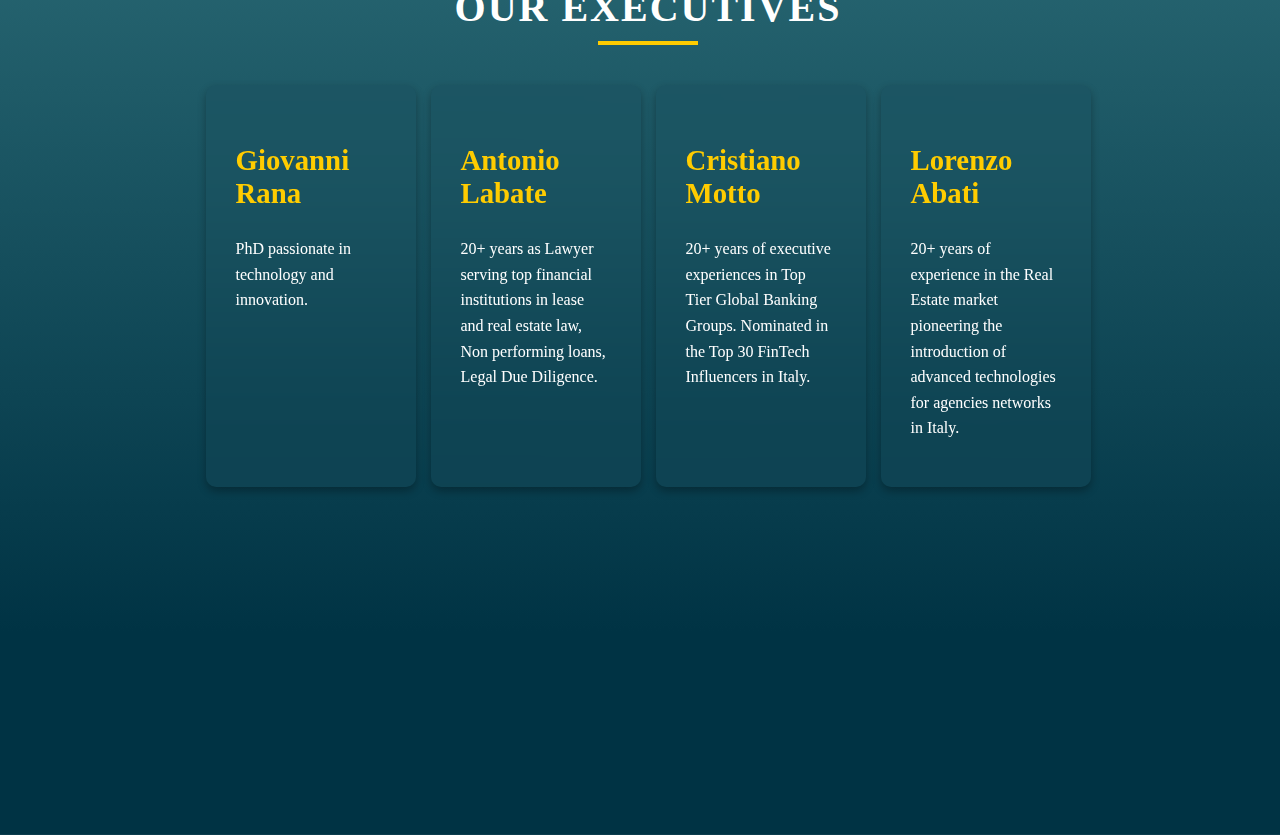
==== commit 0328c5c1: "Merge pull request #1 from Filippo-Labate/main" ====
--- a/index.html
+++ b/index.html
@@ -4,6 +4,7 @@
     <meta charset="UTF-8">
     <meta name="viewport" content="width=device-width, initial-scale=1.0">
     <title>Prolate All-In-One NPE Service</title>
+    <link rel="icon" href="favicon.svg" type="image/svg+xml">
     <link rel="stylesheet" type="text/css" href="styles.css">
 </head>
 <body>
--- a/styles.css
+++ b/styles.css
@@ -14,7 +14,7 @@
     width: 100%;
     overflow-x: hidden;
     overflow-y: auto;
-    background: linear-gradient(180deg, #fcf9f7 0%, #cce7e8 7%, #588485 25%, #66b7ba 50%, #003344 95%);
+    background: linear-gradient(180deg, #fcf9f7 0%, #669596 25%, #66b7ba 50%, #003344 95%);
 }
 
 .header {
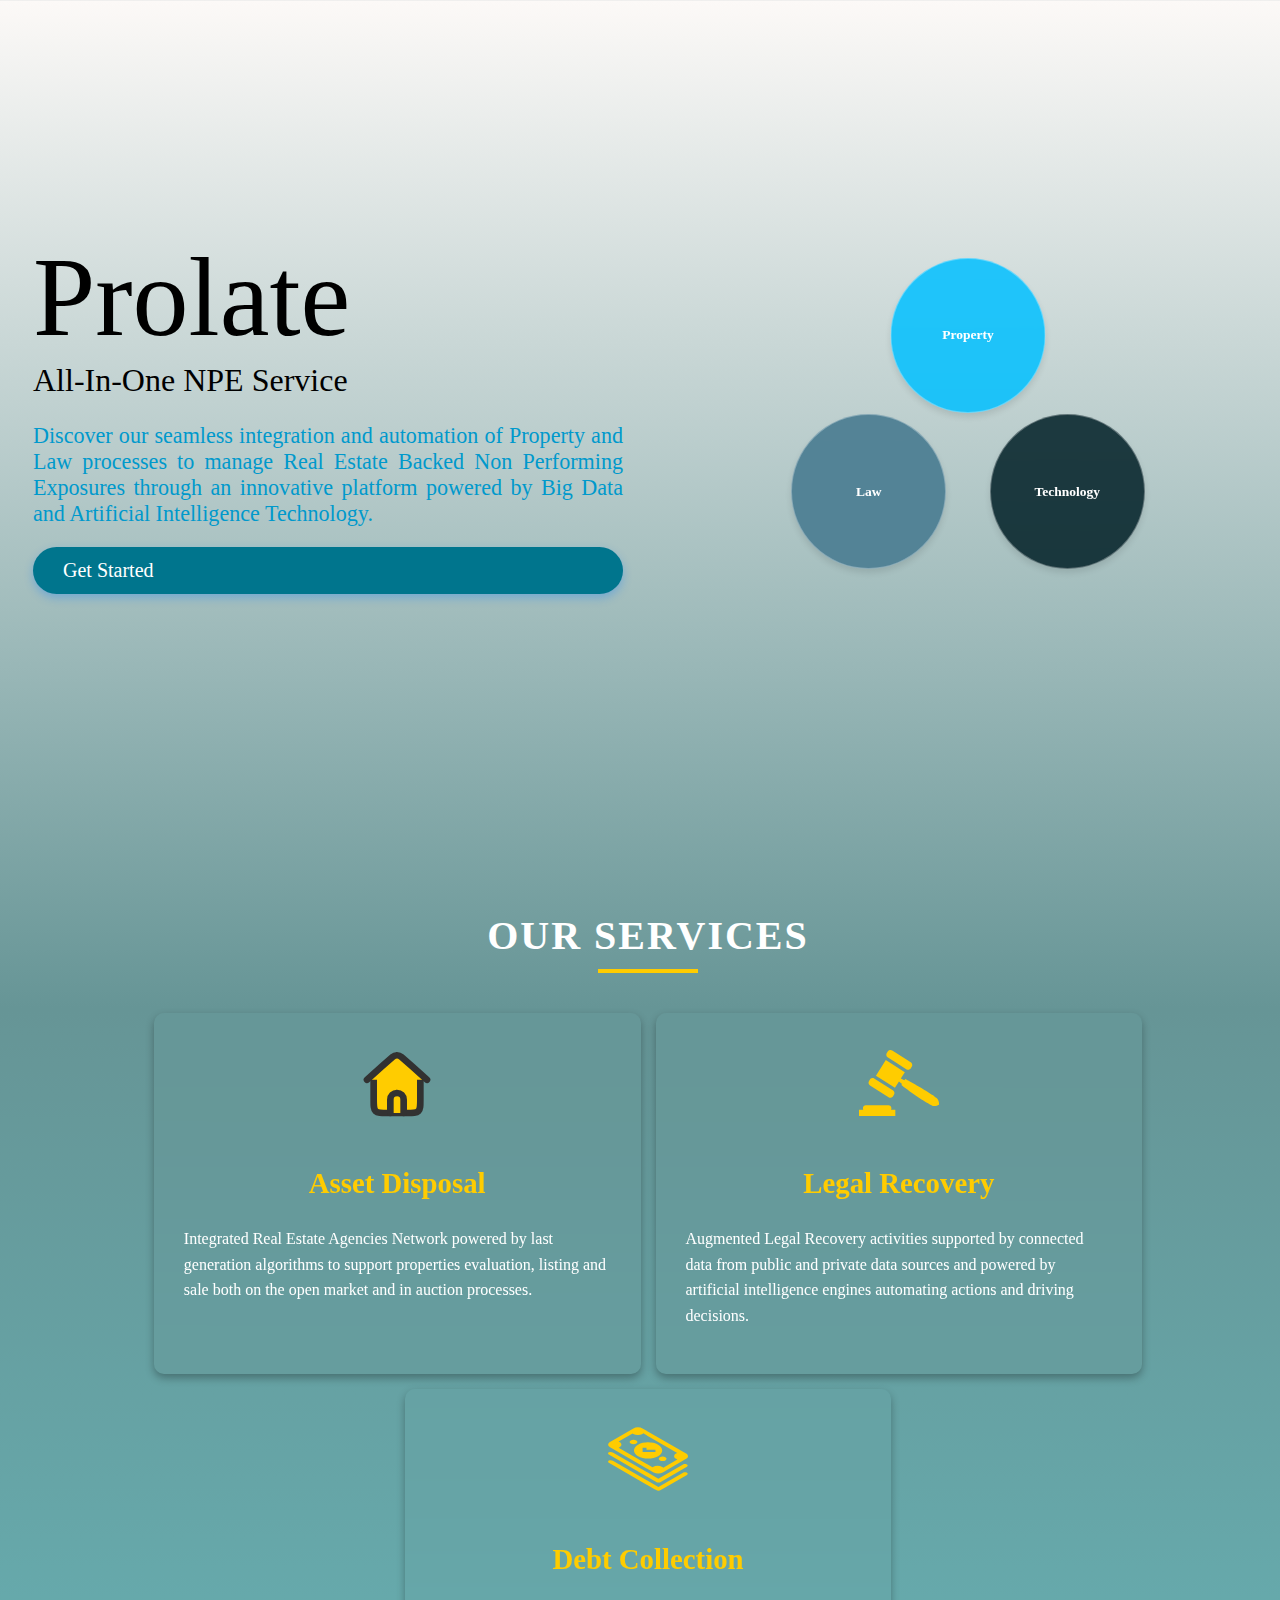
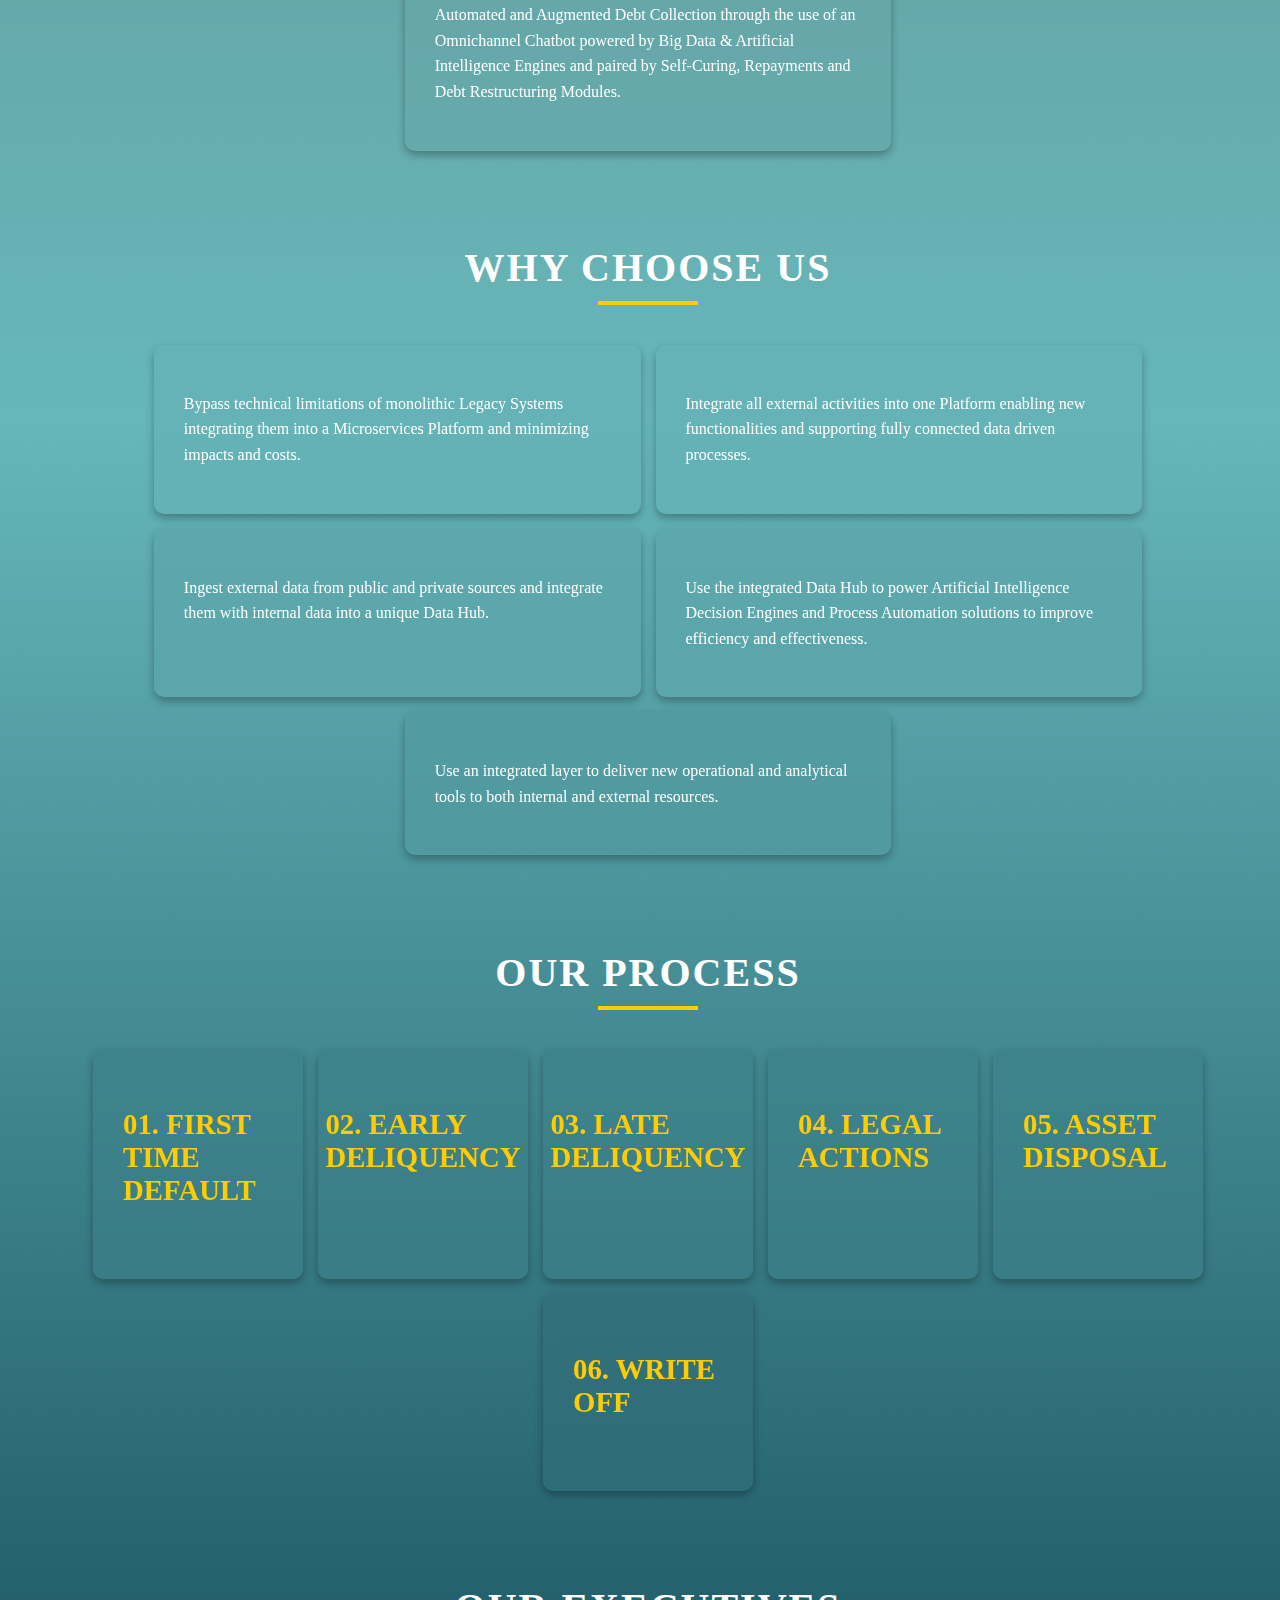
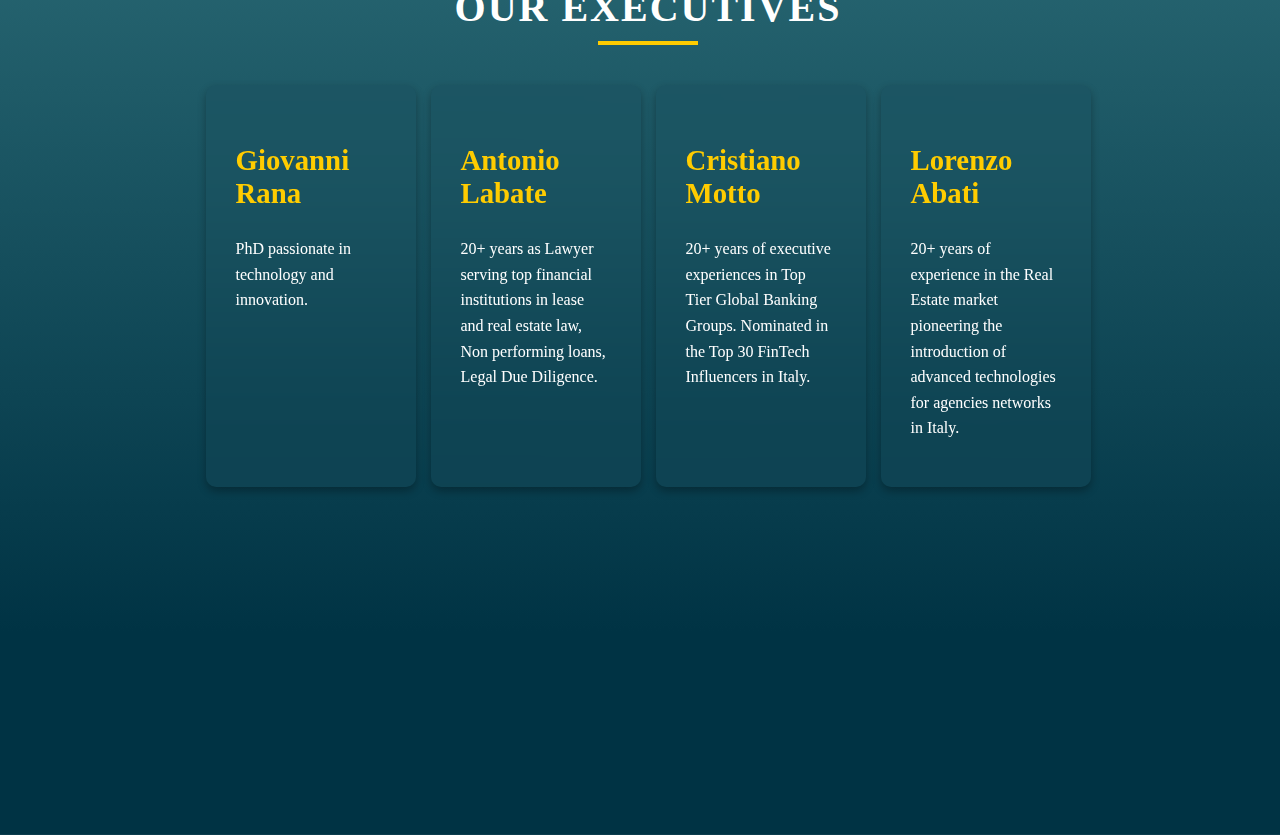
==== commit 3d2c489e: "typo" ====
--- a/index.html
+++ b/index.html
@@ -29,8 +29,10 @@
 <div id="form-modal" class="form-modal">
     <div class="form-content">
         <span class="close-button" id="close-modal">&times;</span>
-        <iframe id="google-form" src="https://docs.google.com/forms/d/e/1FAIpQLSds9YsT5PfyT3IhIXk2nKOZR3xMsyNTTy7qy5D97jVJdPM-XQ/viewform?embedded=true" width="100%" height="969/widht" frameborder="0" marginheight="0" marginwidth="0"></iframe>
-    </div>
+        <div id="contactDetails" style="display: none;">
+            <p>You can contact us at: <strong>contact@example.com</strong></p>
+            <p>Or call us at: <strong>+1 234 567 890</strong></p>
+        </div></div>
 </div>
  <section id="services" class="services-section">
      <div class="container">
@@ -145,7 +147,7 @@
 
             <div class="services-container">
                 <div class="service1">
-                    <h3>01. FIRST TIME DAFAULT</h3>
+                    <h3>01. FIRST TIME DEFAULT</h3>
                     <p></p>
                 </div>
 
@@ -221,5 +223,24 @@
             document.getElementById("form-modal").classList.remove("active");
         }
     });
+    document.getElementById('get-started-button').addEventListener('click', function(event) {
+            event.preventDefault();
+
+            var email = 'contact@example.com';
+            var subject = 'Subject Here';
+            var body = 'Message Body Here';
+            var mailtoLink = 'mailto:' + email + '?subject=' + encodeURIComponent(subject) + '&body=' + encodeURIComponent(body);
+
+            // Try to open the mailto link
+            window.location.href = mailtoLink;
+
+            // After 500ms, check if the mailto link opened successfully
+            setTimeout(function() {
+                if (!document.hasFocus() || document.hidden || window.innerWidth <= 0 || window.innerHeight <= 0) {
+                    // If mailto link did not open successfully, show contact details
+                    document.getElementById('contactDetails').style.display = 'block';
+                }
+            }, 500);
+        });
     </script>
 </html>